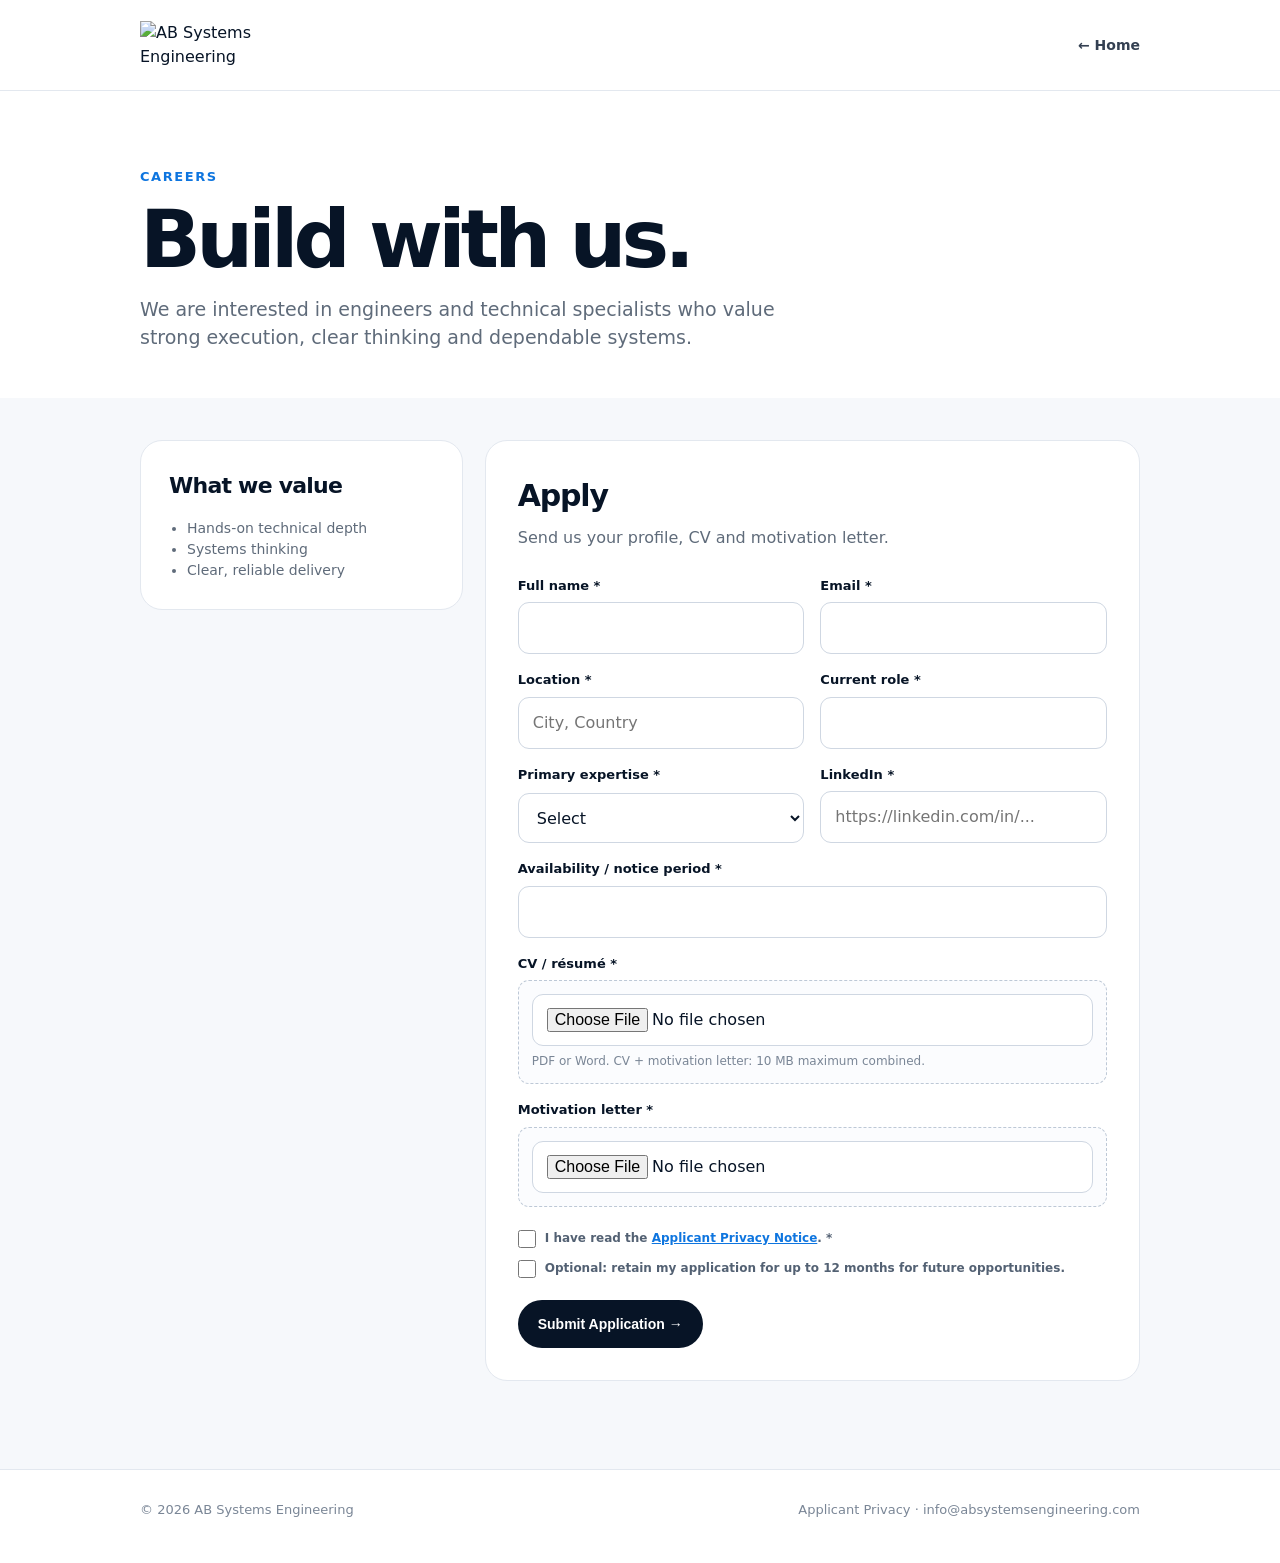
==== public/careers/index.html @ fadf5b6c "Simplify homepage, fix logo rendering, and add Careers flow" ====
<!doctype html>
<html lang="en">
<head>
  <meta charset="utf-8"><meta name="viewport" content="width=device-width,initial-scale=1">
  <title>Careers | AB Systems Engineering</title>
  <meta name="description" content="Apply to join the AB Systems Engineering network of engineers and technical specialists.">
  <meta name="theme-color" content="#071426">
  <link rel="icon" type="image/png" sizes="32x32" href="/assets/favicon-32.png"><link rel="icon" type="image/png" sizes="16x16" href="/assets/favicon-16.png"><link rel="apple-touch-icon" href="/assets/apple-touch-icon.png">
  <style>
    :root{--ink:#071426;--muted:#5f6b7a;--line:#e3e8ef;--soft:#f6f8fb;--blue:#0e75df;--white:#fff}*{box-sizing:border-box}body{margin:0;color:var(--ink);background:var(--soft);font-family:Inter,ui-sans-serif,system-ui,-apple-system,BlinkMacSystemFont,"Segoe UI",sans-serif;line-height:1.5;-webkit-font-smoothing:antialiased}a{color:inherit;text-decoration:none}.container{width:min(1000px,calc(100% - 44px));margin:0 auto}header{background:#fff;border-bottom:1px solid var(--line)}nav{min-height:90px;display:flex;align-items:center;justify-content:space-between;gap:20px}.brand img{display:block;width:210px;height:auto}.back{font-size:14px;font-weight:700;color:#344052}.back:hover{color:var(--blue)}.hero{padding:76px 0 46px;background:#fff}.eyebrow{font-size:13px;font-weight:800;letter-spacing:.12em;text-transform:uppercase;color:var(--blue)}h1{margin:14px 0 16px;font-size:clamp(52px,7vw,80px);line-height:.98;letter-spacing:-.06em}.lead{max-width:650px;margin:0;color:var(--muted);font-size:19px}main{padding:42px 0 88px}.layout{display:grid;grid-template-columns:.66fr 1.34fr;gap:22px;align-items:start}.aside,.form-card{background:#fff;border:1px solid var(--line);border-radius:22px}.aside{padding:28px}.aside h2{margin:0 0 14px;font-size:22px;letter-spacing:-.035em}.aside p,.aside li{color:var(--muted);font-size:14px}.aside ul{padding-left:18px;margin:16px 0 0}.form-card{padding:32px}.form-card h2{margin:0 0 8px;font-size:30px;letter-spacing:-.04em}.form-card>p{margin:0 0 26px;color:var(--muted)}.grid{display:grid;grid-template-columns:1fr 1fr;gap:16px}.field{display:grid;gap:7px}.field.full{grid-column:1/-1}label{font-size:13px;font-weight:750}input,select{width:100%;padding:13px 14px;border:1px solid #cfd7e2;border-radius:11px;background:#fff;font:inherit;color:var(--ink);outline:none}input:focus,select:focus{border-color:#7faee6;box-shadow:0 0 0 4px rgba(14,117,223,.08)}.filebox{padding:13px;border:1px dashed #bdc8d6;border-radius:11px;background:#fbfcfe}.help{margin-top:6px;color:#7a8696;font-size:12px}.checks{display:grid;gap:11px;margin:22px 0}.check{display:grid;grid-template-columns:18px 1fr;gap:9px;color:#536173;font-size:12px}.check input{width:18px;height:18px;margin:1px 0 0}.check a{color:var(--blue);text-decoration:underline}.button{appearance:none;border:0;min-height:48px;padding:0 20px;border-radius:999px;color:#fff;background:var(--ink);font-weight:750;font-size:14px;cursor:pointer}.button:hover{background:#13243d}.error,.success{display:none;margin:0 0 18px;padding:13px 14px;border-radius:11px;font-size:13px}.error{background:#fff1f1;color:#971b1b}.success{background:#effaf2;color:#176330}.honey{display:none!important}footer{padding:30px 0 44px;background:#fff;border-top:1px solid var(--line);color:#7a8696;font-size:13px}.footer-inner{display:flex;justify-content:space-between;gap:20px;flex-wrap:wrap}@media(max-width:760px){.layout,.grid{grid-template-columns:1fr}.field.full{grid-column:auto}.hero{padding-top:56px}.brand img{width:176px}}@media(max-width:540px){.container{width:min(100% - 26px,1000px)}nav{min-height:76px}.form-card,.aside{padding:23px}.button{width:100%}}
  </style>
</head>
<body>
<header><nav class="container"><a class="brand" href="/"><img src="/assets/ab-logo-web.png" alt="AB Systems Engineering"></a><a class="back" href="/">← Home</a></nav></header>
<section class="hero"><div class="container"><div class="eyebrow">Careers</div><h1>Build with us.</h1><p class="lead">We are interested in engineers and technical specialists who value strong execution, clear thinking and dependable systems.</p></div></section>
<main><div class="container layout"><aside class="aside"><h2>What we value</h2><ul><li>Hands-on technical depth</li><li>Systems thinking</li><li>Clear, reliable delivery</li></ul></aside><section class="form-card"><div id="success" class="success">Application received. Thank you.</div><div id="file-error" class="error" role="alert"></div><h2>Apply</h2><p>Send us your profile, CV and motivation letter.</p><form id="career-form" action="https://formsubmit.co/info@absystemsengineering.com" method="POST" enctype="multipart/form-data"><input type="hidden" name="_subject" value="New AB Systems Engineering career application"><input type="hidden" name="_template" value="table"><input type="hidden" name="_next" value="https://absystemsengineering.com/careers/?submitted=1"><input type="hidden" name="_autoresponse" value="Thank you for your interest in AB Systems Engineering. We have received your application and will contact you if your profile matches a current or upcoming opportunity."><input type="hidden" name="_url" value="https://absystemsengineering.com/careers/"><input class="honey" type="text" name="_honey" tabindex="-1" autocomplete="off"><div class="grid"><div class="field"><label for="name">Full name *</label><input id="name" name="Full name" autocomplete="name" required></div><div class="field"><label for="email">Email *</label><input id="email" name="email" type="email" autocomplete="email" required></div><div class="field"><label for="location">Location *</label><input id="location" name="Current location" placeholder="City, Country" required></div><div class="field"><label for="role">Current role *</label><input id="role" name="Current role" required></div><div class="field"><label for="expertise">Primary expertise *</label><select id="expertise" name="Primary expertise" required><option value="">Select</option><option>Embedded systems & firmware</option><option>Hardware / electronics</option><option>Verification & validation</option><option>Test automation</option><option>Semiconductor / photonics</option><option>Systems engineering & integration</option><option>AI / data / connected systems</option><option>Other</option></select></div><div class="field"><label for="linkedin">LinkedIn *</label><input id="linkedin" name="LinkedIn" type="url" placeholder="https://linkedin.com/in/..." required></div><div class="field full"><label for="availability">Availability / notice period *</label><input id="availability" name="Availability or notice period" required></div><div class="field full"><label for="cv">CV / résumé *</label><div class="filebox"><input id="cv" name="CV attachment" type="file" accept=".pdf,.doc,.docx,application/pdf,application/msword,application/vnd.openxmlformats-officedocument.wordprocessingml.document" required><div class="help">PDF or Word. CV + motivation letter: 10 MB maximum combined.</div></div></div><div class="field full"><label for="letter">Motivation letter *</label><div class="filebox"><input id="letter" name="Motivation letter attachment" type="file" accept=".pdf,.doc,.docx,application/pdf,application/msword,application/vnd.openxmlformats-officedocument.wordprocessingml.document" required></div></div></div><div class="checks"><label class="check"><input type="checkbox" name="Privacy acknowledgement" value="Yes" required><span>I have read the <a href="/privacy/" target="_blank">Applicant Privacy Notice</a>. *</span></label><label class="check"><input type="checkbox" name="Talent pool consent" value="Yes"><span>Optional: retain my application for up to 12 months for future opportunities.</span></label></div><button class="button" type="submit">Submit Application →</button></form></section></div></main>
<footer><div class="container footer-inner"><span>© <span id="year"></span> AB Systems Engineering</span><span><a href="/privacy/">Applicant Privacy</a> · <a href="mailto:info@absystemsengineering.com">info@absystemsengineering.com</a></span></div></footer>
<script>document.getElementById('year').textContent=new Date().getFullYear();const params=new URLSearchParams(location.search);if(params.get('submitted')==='1')document.getElementById('success').style.display='block';const form=document.getElementById('career-form'),error=document.getElementById('file-error');form.addEventListener('submit',e=>{const files=[document.getElementById('cv').files[0],document.getElementById('letter').files[0]].filter(Boolean),total=files.reduce((s,f)=>s+f.size,0),ok=['pdf','doc','docx'],bad=files.find(f=>!ok.includes((f.name.split('.').pop()||'').toLowerCase()));if(bad||total>10*1024*1024){e.preventDefault();error.textContent=bad?'Please upload PDF, DOC or DOCX files only.':'CV and motivation letter must be 10 MB or less in total.';error.style.display='block';error.scrollIntoView({behavior:'smooth',block:'center'});}else error.style.display='none';});</script>
</body></html>
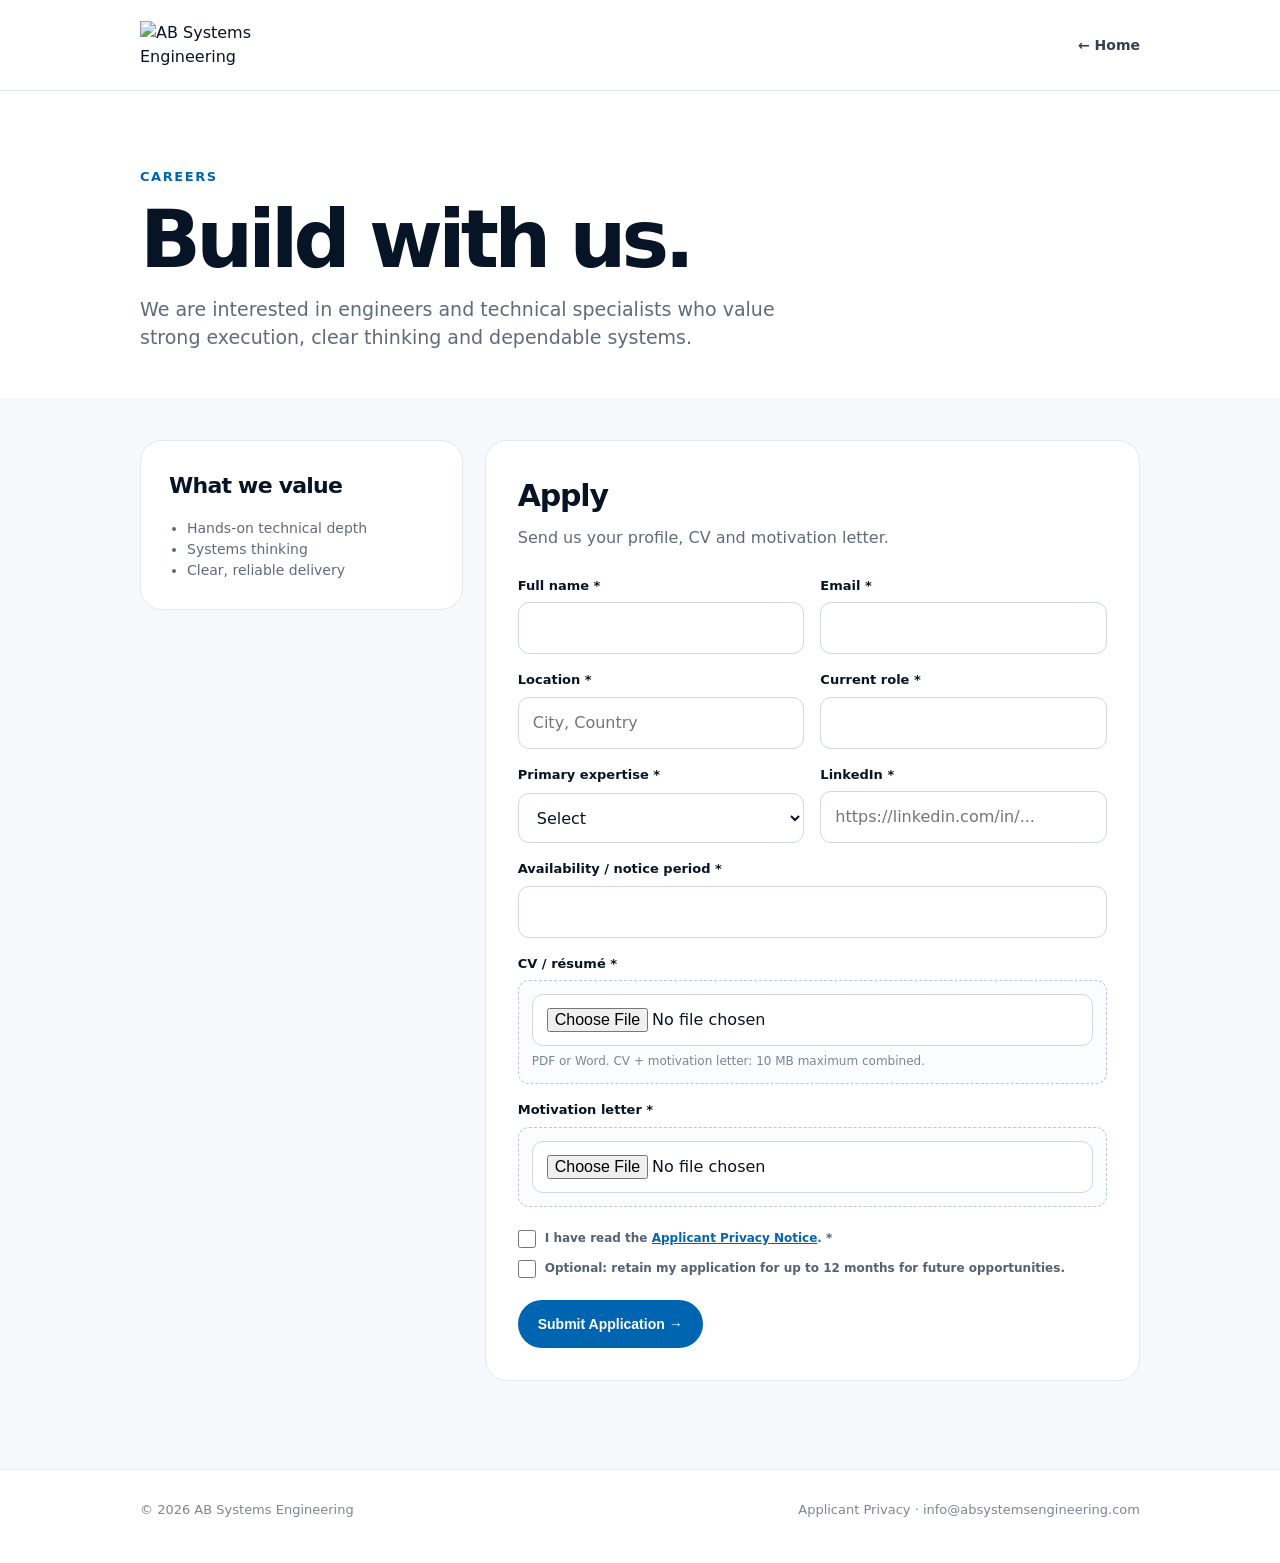
==== commit bf3f0439: "Unify Careers brand colours" ====
--- a/public/careers/index.html
+++ b/public/careers/index.html
@@ -5,13 +5,13 @@
   <title>Careers | AB Systems Engineering</title>
   <meta name="description" content="Apply to join the AB Systems Engineering network of engineers and technical specialists.">
   <meta name="theme-color" content="#071426">
-  <link rel="icon" type="image/png" sizes="32x32" href="/assets/favicon-32.png"><link rel="icon" type="image/png" sizes="16x16" href="/assets/favicon-16.png"><link rel="apple-touch-icon" href="/assets/apple-touch-icon.png">
+  <link rel="icon" type="image/svg+xml" href="/assets/favicon.svg"><link rel="icon" type="image/png" sizes="32x32" href="/assets/favicon-32.png"><link rel="icon" type="image/png" sizes="16x16" href="/assets/favicon-16.png"><link rel="apple-touch-icon" href="/assets/apple-touch-icon.png">
   <style>
-    :root{--ink:#071426;--muted:#5f6b7a;--line:#e3e8ef;--soft:#f6f8fb;--blue:#0e75df;--white:#fff}*{box-sizing:border-box}body{margin:0;color:var(--ink);background:var(--soft);font-family:Inter,ui-sans-serif,system-ui,-apple-system,BlinkMacSystemFont,"Segoe UI",sans-serif;line-height:1.5;-webkit-font-smoothing:antialiased}a{color:inherit;text-decoration:none}.container{width:min(1000px,calc(100% - 44px));margin:0 auto}header{background:#fff;border-bottom:1px solid var(--line)}nav{min-height:90px;display:flex;align-items:center;justify-content:space-between;gap:20px}.brand img{display:block;width:210px;height:auto}.back{font-size:14px;font-weight:700;color:#344052}.back:hover{color:var(--blue)}.hero{padding:76px 0 46px;background:#fff}.eyebrow{font-size:13px;font-weight:800;letter-spacing:.12em;text-transform:uppercase;color:var(--blue)}h1{margin:14px 0 16px;font-size:clamp(52px,7vw,80px);line-height:.98;letter-spacing:-.06em}.lead{max-width:650px;margin:0;color:var(--muted);font-size:19px}main{padding:42px 0 88px}.layout{display:grid;grid-template-columns:.66fr 1.34fr;gap:22px;align-items:start}.aside,.form-card{background:#fff;border:1px solid var(--line);border-radius:22px}.aside{padding:28px}.aside h2{margin:0 0 14px;font-size:22px;letter-spacing:-.035em}.aside p,.aside li{color:var(--muted);font-size:14px}.aside ul{padding-left:18px;margin:16px 0 0}.form-card{padding:32px}.form-card h2{margin:0 0 8px;font-size:30px;letter-spacing:-.04em}.form-card>p{margin:0 0 26px;color:var(--muted)}.grid{display:grid;grid-template-columns:1fr 1fr;gap:16px}.field{display:grid;gap:7px}.field.full{grid-column:1/-1}label{font-size:13px;font-weight:750}input,select{width:100%;padding:13px 14px;border:1px solid #cfd7e2;border-radius:11px;background:#fff;font:inherit;color:var(--ink);outline:none}input:focus,select:focus{border-color:#7faee6;box-shadow:0 0 0 4px rgba(14,117,223,.08)}.filebox{padding:13px;border:1px dashed #bdc8d6;border-radius:11px;background:#fbfcfe}.help{margin-top:6px;color:#7a8696;font-size:12px}.checks{display:grid;gap:11px;margin:22px 0}.check{display:grid;grid-template-columns:18px 1fr;gap:9px;color:#536173;font-size:12px}.check input{width:18px;height:18px;margin:1px 0 0}.check a{color:var(--blue);text-decoration:underline}.button{appearance:none;border:0;min-height:48px;padding:0 20px;border-radius:999px;color:#fff;background:var(--ink);font-weight:750;font-size:14px;cursor:pointer}.button:hover{background:#13243d}.error,.success{display:none;margin:0 0 18px;padding:13px 14px;border-radius:11px;font-size:13px}.error{background:#fff1f1;color:#971b1b}.success{background:#effaf2;color:#176330}.honey{display:none!important}footer{padding:30px 0 44px;background:#fff;border-top:1px solid var(--line);color:#7a8696;font-size:13px}.footer-inner{display:flex;justify-content:space-between;gap:20px;flex-wrap:wrap}@media(max-width:760px){.layout,.grid{grid-template-columns:1fr}.field.full{grid-column:auto}.hero{padding-top:56px}.brand img{width:176px}}@media(max-width:540px){.container{width:min(100% - 26px,1000px)}nav{min-height:76px}.form-card,.aside{padding:23px}.button{width:100%}}
+    :root{--ink:#071426;--muted:#5f6b7a;--line:#e3e8ef;--soft:#f6f8fb;--blue:#0065b0;--white:#fff}*{box-sizing:border-box}body{margin:0;color:var(--ink);background:var(--soft);font-family:Inter,ui-sans-serif,system-ui,-apple-system,BlinkMacSystemFont,"Segoe UI",sans-serif;line-height:1.5;-webkit-font-smoothing:antialiased}a{color:inherit;text-decoration:none}.container{width:min(1000px,calc(100% - 44px));margin:0 auto}header{background:#fff;border-bottom:1px solid var(--line)}nav{min-height:90px;display:flex;align-items:center;justify-content:space-between;gap:20px}.brand img{display:block;width:185px;height:auto}.back{font-size:14px;font-weight:700;color:#344052}.back:hover{color:var(--blue)}.hero{padding:76px 0 46px;background:#fff}.eyebrow{font-size:13px;font-weight:800;letter-spacing:.12em;text-transform:uppercase;color:var(--blue)}h1{margin:14px 0 16px;font-size:clamp(52px,7vw,80px);line-height:.98;letter-spacing:-.06em}.lead{max-width:650px;margin:0;color:var(--muted);font-size:19px}main{padding:42px 0 88px}.layout{display:grid;grid-template-columns:.66fr 1.34fr;gap:22px;align-items:start}.aside,.form-card{background:#fff;border:1px solid var(--line);border-radius:22px}.aside{padding:28px}.aside h2{margin:0 0 14px;font-size:22px;letter-spacing:-.035em}.aside p,.aside li{color:var(--muted);font-size:14px}.aside ul{padding-left:18px;margin:16px 0 0}.form-card{padding:32px}.form-card h2{margin:0 0 8px;font-size:30px;letter-spacing:-.04em}.form-card>p{margin:0 0 26px;color:var(--muted)}.grid{display:grid;grid-template-columns:1fr 1fr;gap:16px}.field{display:grid;gap:7px}.field.full{grid-column:1/-1}label{font-size:13px;font-weight:750}input,select{width:100%;padding:13px 14px;border:1px solid #cfd7e2;border-radius:11px;background:#fff;font:inherit;color:var(--ink);outline:none}input:focus,select:focus{border-color:var(--blue);box-shadow:0 0 0 4px rgba(0,101,176,.10)}.filebox{padding:13px;border:1px dashed #bdc8d6;border-radius:11px;background:#fbfcfe}.help{margin-top:6px;color:#7a8696;font-size:12px}.checks{display:grid;gap:11px;margin:22px 0}.check{display:grid;grid-template-columns:18px 1fr;gap:9px;color:#536173;font-size:12px}.check input{width:18px;height:18px;margin:1px 0 0}.check a{color:var(--blue);text-decoration:underline}.button{appearance:none;border:0;min-height:48px;padding:0 20px;border-radius:999px;color:#fff;background:var(--blue);font-weight:750;font-size:14px;cursor:pointer;transition:transform .18s ease}.button:hover{background:var(--blue);transform:translateY(-1px)}.error,.success{display:none;margin:0 0 18px;padding:13px 14px;border-radius:11px;font-size:13px}.error{background:#fff1f1;color:#971b1b}.success{background:#effaf2;color:#176330}.honey{display:none!important}footer{padding:30px 0 44px;background:#fff;border-top:1px solid var(--line);color:#7a8696;font-size:13px}.footer-inner{display:flex;justify-content:space-between;gap:20px;flex-wrap:wrap}@media(max-width:760px){.layout,.grid{grid-template-columns:1fr}.field.full{grid-column:auto}.hero{padding-top:56px}.brand img{width:160px}}@media(max-width:540px){.container{width:min(100% - 26px,1000px)}nav{min-height:76px}.form-card,.aside{padding:23px}.button{width:100%}}
   </style>
 </head>
 <body>
-<header><nav class="container"><a class="brand" href="/"><img src="/assets/ab-logo-web.png" alt="AB Systems Engineering"></a><a class="back" href="/">← Home</a></nav></header>
+<header><nav class="container"><a class="brand" href="/"><img src="/assets/ab-systems-engineering-logo.svg" alt="AB Systems Engineering"></a><a class="back" href="/">← Home</a></nav></header>
 <section class="hero"><div class="container"><div class="eyebrow">Careers</div><h1>Build with us.</h1><p class="lead">We are interested in engineers and technical specialists who value strong execution, clear thinking and dependable systems.</p></div></section>
 <main><div class="container layout"><aside class="aside"><h2>What we value</h2><ul><li>Hands-on technical depth</li><li>Systems thinking</li><li>Clear, reliable delivery</li></ul></aside><section class="form-card"><div id="success" class="success">Application received. Thank you.</div><div id="file-error" class="error" role="alert"></div><h2>Apply</h2><p>Send us your profile, CV and motivation letter.</p><form id="career-form" action="https://formsubmit.co/info@absystemsengineering.com" method="POST" enctype="multipart/form-data"><input type="hidden" name="_subject" value="New AB Systems Engineering career application"><input type="hidden" name="_template" value="table"><input type="hidden" name="_next" value="https://absystemsengineering.com/careers/?submitted=1"><input type="hidden" name="_autoresponse" value="Thank you for your interest in AB Systems Engineering. We have received your application and will contact you if your profile matches a current or upcoming opportunity."><input type="hidden" name="_url" value="https://absystemsengineering.com/careers/"><input class="honey" type="text" name="_honey" tabindex="-1" autocomplete="off"><div class="grid"><div class="field"><label for="name">Full name *</label><input id="name" name="Full name" autocomplete="name" required></div><div class="field"><label for="email">Email *</label><input id="email" name="email" type="email" autocomplete="email" required></div><div class="field"><label for="location">Location *</label><input id="location" name="Current location" placeholder="City, Country" required></div><div class="field"><label for="role">Current role *</label><input id="role" name="Current role" required></div><div class="field"><label for="expertise">Primary expertise *</label><select id="expertise" name="Primary expertise" required><option value="">Select</option><option>Embedded systems & firmware</option><option>Hardware / electronics</option><option>Verification & validation</option><option>Test automation</option><option>Semiconductor / photonics</option><option>Systems engineering & integration</option><option>AI / data / connected systems</option><option>Other</option></select></div><div class="field"><label for="linkedin">LinkedIn *</label><input id="linkedin" name="LinkedIn" type="url" placeholder="https://linkedin.com/in/..." required></div><div class="field full"><label for="availability">Availability / notice period *</label><input id="availability" name="Availability or notice period" required></div><div class="field full"><label for="cv">CV / résumé *</label><div class="filebox"><input id="cv" name="CV attachment" type="file" accept=".pdf,.doc,.docx,application/pdf,application/msword,application/vnd.openxmlformats-officedocument.wordprocessingml.document" required><div class="help">PDF or Word. CV + motivation letter: 10 MB maximum combined.</div></div></div><div class="field full"><label for="letter">Motivation letter *</label><div class="filebox"><input id="letter" name="Motivation letter attachment" type="file" accept=".pdf,.doc,.docx,application/pdf,application/msword,application/vnd.openxmlformats-officedocument.wordprocessingml.document" required></div></div></div><div class="checks"><label class="check"><input type="checkbox" name="Privacy acknowledgement" value="Yes" required><span>I have read the <a href="/privacy/" target="_blank">Applicant Privacy Notice</a>. *</span></label><label class="check"><input type="checkbox" name="Talent pool consent" value="Yes"><span>Optional: retain my application for up to 12 months for future opportunities.</span></label></div><button class="button" type="submit">Submit Application →</button></form></section></div></main>
 <footer><div class="container footer-inner"><span>© <span id="year"></span> AB Systems Engineering</span><span><a href="/privacy/">Applicant Privacy</a> · <a href="mailto:info@absystemsengineering.com">info@absystemsengineering.com</a></span></div></footer>
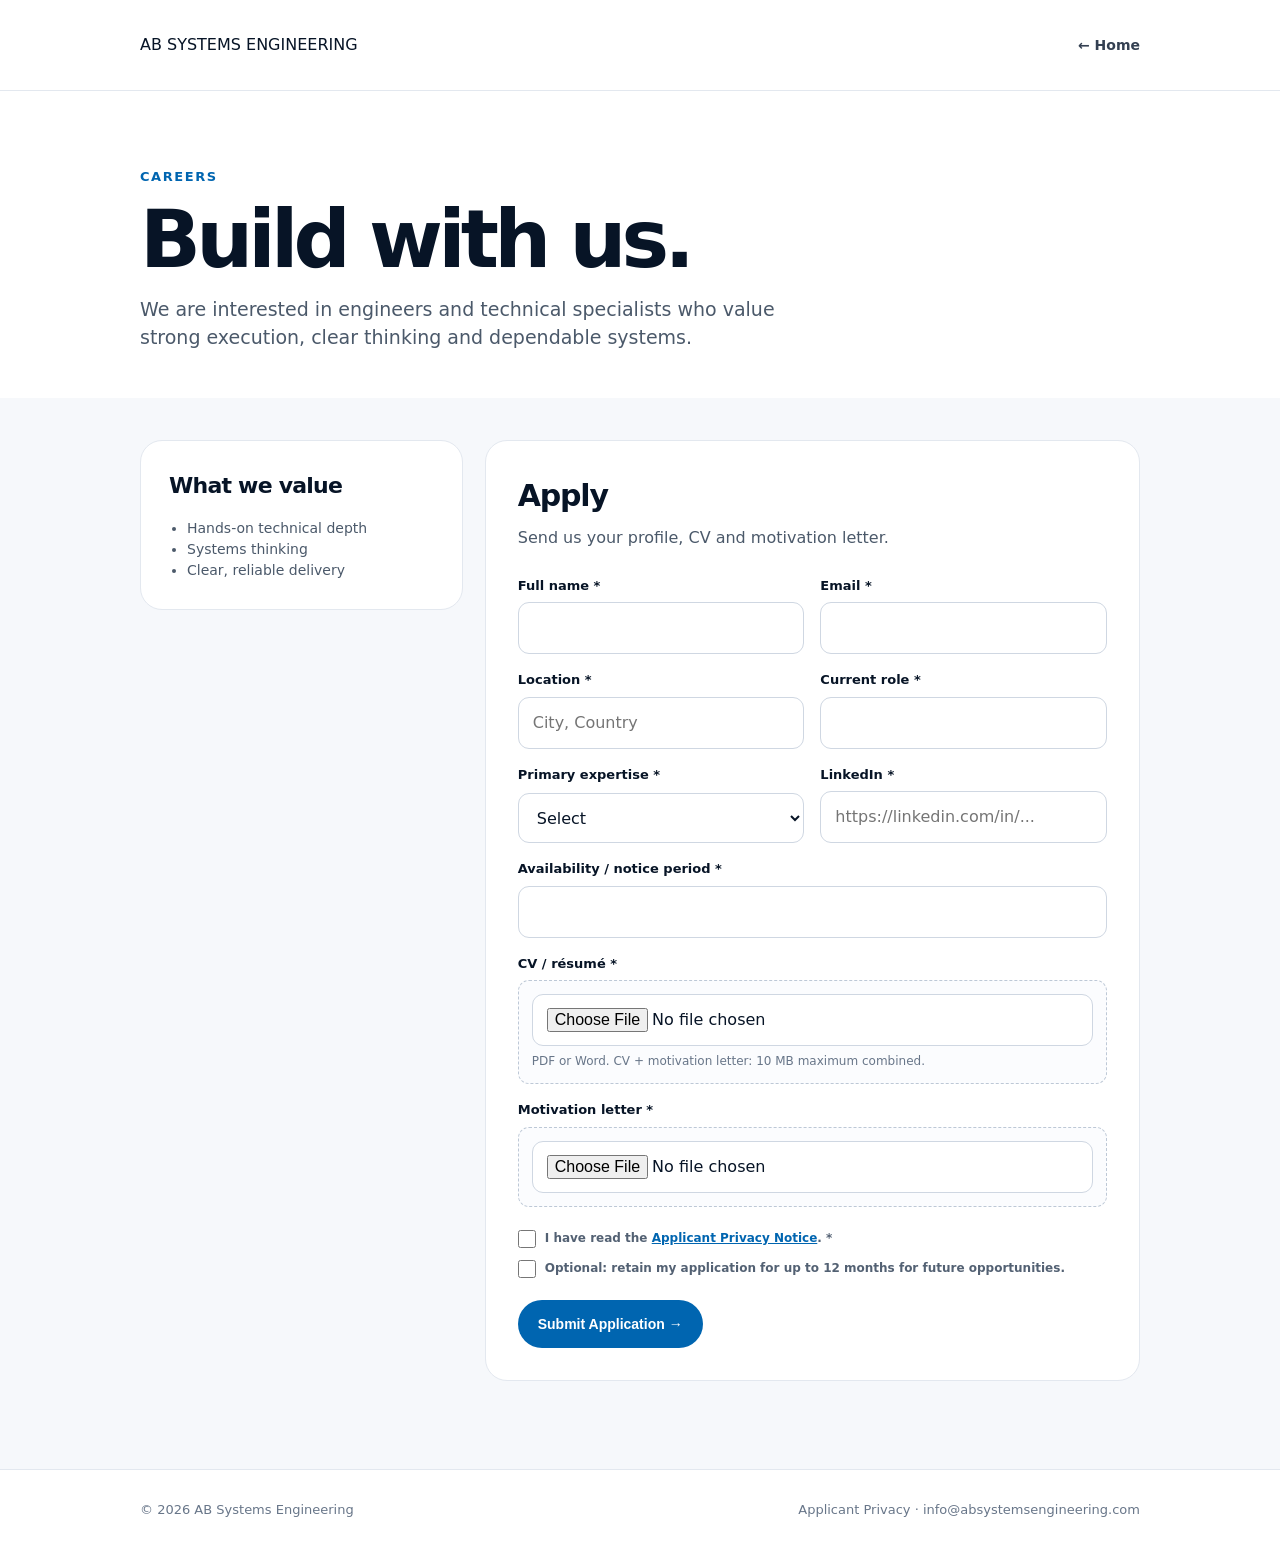
==== commit cc058491: "Align Careers branding and text contrast" ====
--- a/public/careers/index.html
+++ b/public/careers/index.html
@@ -5,13 +5,13 @@
   <title>Careers | AB Systems Engineering</title>
   <meta name="description" content="Apply to join the AB Systems Engineering network of engineers and technical specialists.">
   <meta name="theme-color" content="#071426">
-  <link rel="icon" type="image/svg+xml" href="/assets/favicon.svg"><link rel="icon" type="image/png" sizes="32x32" href="/assets/favicon-32.png"><link rel="icon" type="image/png" sizes="16x16" href="/assets/favicon-16.png"><link rel="apple-touch-icon" href="/assets/apple-touch-icon.png">
+  <link rel="icon" type="image/svg+xml" href="/assets/favicon.svg"><link rel="icon" type="image/png" sizes="32x32" href="/assets/favicon-32.png"><link rel="icon" type="image/png" sizes="16x16" href="/assets/favicon-16.png"><link rel="apple-touch-icon" href="/assets/apple-touch-icon.png"><link rel="stylesheet" href="/assets/brand-ui.css">
   <style>
-    :root{--ink:#071426;--muted:#5f6b7a;--line:#e3e8ef;--soft:#f6f8fb;--blue:#0065b0;--white:#fff}*{box-sizing:border-box}body{margin:0;color:var(--ink);background:var(--soft);font-family:Inter,ui-sans-serif,system-ui,-apple-system,BlinkMacSystemFont,"Segoe UI",sans-serif;line-height:1.5;-webkit-font-smoothing:antialiased}a{color:inherit;text-decoration:none}.container{width:min(1000px,calc(100% - 44px));margin:0 auto}header{background:#fff;border-bottom:1px solid var(--line)}nav{min-height:90px;display:flex;align-items:center;justify-content:space-between;gap:20px}.brand img{display:block;width:185px;height:auto}.back{font-size:14px;font-weight:700;color:#344052}.back:hover{color:var(--blue)}.hero{padding:76px 0 46px;background:#fff}.eyebrow{font-size:13px;font-weight:800;letter-spacing:.12em;text-transform:uppercase;color:var(--blue)}h1{margin:14px 0 16px;font-size:clamp(52px,7vw,80px);line-height:.98;letter-spacing:-.06em}.lead{max-width:650px;margin:0;color:var(--muted);font-size:19px}main{padding:42px 0 88px}.layout{display:grid;grid-template-columns:.66fr 1.34fr;gap:22px;align-items:start}.aside,.form-card{background:#fff;border:1px solid var(--line);border-radius:22px}.aside{padding:28px}.aside h2{margin:0 0 14px;font-size:22px;letter-spacing:-.035em}.aside p,.aside li{color:var(--muted);font-size:14px}.aside ul{padding-left:18px;margin:16px 0 0}.form-card{padding:32px}.form-card h2{margin:0 0 8px;font-size:30px;letter-spacing:-.04em}.form-card>p{margin:0 0 26px;color:var(--muted)}.grid{display:grid;grid-template-columns:1fr 1fr;gap:16px}.field{display:grid;gap:7px}.field.full{grid-column:1/-1}label{font-size:13px;font-weight:750}input,select{width:100%;padding:13px 14px;border:1px solid #cfd7e2;border-radius:11px;background:#fff;font:inherit;color:var(--ink);outline:none}input:focus,select:focus{border-color:var(--blue);box-shadow:0 0 0 4px rgba(0,101,176,.10)}.filebox{padding:13px;border:1px dashed #bdc8d6;border-radius:11px;background:#fbfcfe}.help{margin-top:6px;color:#7a8696;font-size:12px}.checks{display:grid;gap:11px;margin:22px 0}.check{display:grid;grid-template-columns:18px 1fr;gap:9px;color:#536173;font-size:12px}.check input{width:18px;height:18px;margin:1px 0 0}.check a{color:var(--blue);text-decoration:underline}.button{appearance:none;border:0;min-height:48px;padding:0 20px;border-radius:999px;color:#fff;background:var(--blue);font-weight:750;font-size:14px;cursor:pointer;transition:transform .18s ease}.button:hover{background:var(--blue);transform:translateY(-1px)}.error,.success{display:none;margin:0 0 18px;padding:13px 14px;border-radius:11px;font-size:13px}.error{background:#fff1f1;color:#971b1b}.success{background:#effaf2;color:#176330}.honey{display:none!important}footer{padding:30px 0 44px;background:#fff;border-top:1px solid var(--line);color:#7a8696;font-size:13px}.footer-inner{display:flex;justify-content:space-between;gap:20px;flex-wrap:wrap}@media(max-width:760px){.layout,.grid{grid-template-columns:1fr}.field.full{grid-column:auto}.hero{padding-top:56px}.brand img{width:160px}}@media(max-width:540px){.container{width:min(100% - 26px,1000px)}nav{min-height:76px}.form-card,.aside{padding:23px}.button{width:100%}}
+    :root{--ink:#071426;--muted:#4b596a;--line:#e3e8ef;--soft:#f6f8fb;--blue:#0065b0;--white:#fff}*{box-sizing:border-box}body{margin:0;color:var(--ink);background:var(--soft);font-family:Inter,ui-sans-serif,system-ui,-apple-system,BlinkMacSystemFont,"Segoe UI",sans-serif;line-height:1.5;-webkit-font-smoothing:antialiased}a{color:inherit;text-decoration:none}.container{width:min(1000px,calc(100% - 44px));margin:0 auto}header{background:#fff;border-bottom:1px solid var(--line)}nav{min-height:90px;display:flex;align-items:center;justify-content:space-between;gap:20px}.back{font-size:14px;font-weight:700;color:#344052}.back:hover{color:var(--blue)}.hero{padding:76px 0 46px;background:#fff}.eyebrow{font-size:13px;font-weight:800;letter-spacing:.12em;text-transform:uppercase;color:var(--blue)}h1{margin:14px 0 16px;font-size:clamp(52px,7vw,80px);line-height:.98;letter-spacing:-.06em}.lead{max-width:650px;margin:0;color:var(--muted);font-size:19px}main{padding:42px 0 88px}.layout{display:grid;grid-template-columns:.66fr 1.34fr;gap:22px;align-items:start}.aside,.form-card{background:#fff;border:1px solid var(--line);border-radius:22px}.aside{padding:28px}.aside h2{margin:0 0 14px;font-size:22px;letter-spacing:-.035em}.aside p,.aside li{color:var(--muted);font-size:14px}.aside ul{padding-left:18px;margin:16px 0 0}.form-card{padding:32px}.form-card h2{margin:0 0 8px;font-size:30px;letter-spacing:-.04em}.form-card>p{margin:0 0 26px;color:var(--muted)}.grid{display:grid;grid-template-columns:1fr 1fr;gap:16px}.field{display:grid;gap:7px}.field.full{grid-column:1/-1}label{font-size:13px;font-weight:750}input,select{width:100%;padding:13px 14px;border:1px solid #cfd7e2;border-radius:11px;background:#fff;font:inherit;color:var(--ink);outline:none}input:focus,select:focus{border-color:var(--blue);box-shadow:0 0 0 4px rgba(0,101,176,.10)}.filebox{padding:13px;border:1px dashed #bdc8d6;border-radius:11px;background:#fbfcfe}.help{margin-top:6px;color:#687689;font-size:12px}.checks{display:grid;gap:11px;margin:22px 0}.check{display:grid;grid-template-columns:18px 1fr;gap:9px;color:#536173;font-size:12px}.check input{width:18px;height:18px;margin:1px 0 0}.check a{color:var(--blue);text-decoration:underline}.button{appearance:none;border:0;min-height:48px;padding:0 20px;border-radius:999px;color:#fff;background:var(--blue);font-weight:750;font-size:14px;cursor:pointer;transition:transform .18s ease}.button:hover{background:var(--blue);transform:translateY(-1px)}.error,.success{display:none;margin:0 0 18px;padding:13px 14px;border-radius:11px;font-size:13px}.error{background:#fff1f1;color:#971b1b}.success{background:#effaf2;color:#176330}.honey{display:none!important}footer{padding:30px 0 44px;background:#fff;border-top:1px solid var(--line);color:#687689;font-size:13px}.footer-inner{display:flex;justify-content:space-between;gap:20px;flex-wrap:wrap}@media(max-width:760px){.layout,.grid{grid-template-columns:1fr}.field.full{grid-column:auto}.hero{padding-top:56px}}@media(max-width:540px){.container{width:min(100% - 26px,1000px)}nav{min-height:76px}.form-card,.aside{padding:23px}.button{width:100%}}
   </style>
 </head>
 <body>
-<header><nav class="container"><a class="brand" href="/"><img src="/assets/ab-systems-engineering-logo.svg" alt="AB Systems Engineering"></a><a class="back" href="/">← Home</a></nav></header>
+<header><nav class="container"><a class="brand" href="/" aria-label="AB Systems Engineering home"><span class="ab-brand-lockup"><span class="ab-brand-symbol"><img src="/assets/ab-systems-engineering-logo.svg" alt="" aria-hidden="true"></span><span class="ab-brand-wordmark">AB SYSTEMS ENGINEERING</span></span></a><a class="back" href="/">← Home</a></nav></header>
 <section class="hero"><div class="container"><div class="eyebrow">Careers</div><h1>Build with us.</h1><p class="lead">We are interested in engineers and technical specialists who value strong execution, clear thinking and dependable systems.</p></div></section>
 <main><div class="container layout"><aside class="aside"><h2>What we value</h2><ul><li>Hands-on technical depth</li><li>Systems thinking</li><li>Clear, reliable delivery</li></ul></aside><section class="form-card"><div id="success" class="success">Application received. Thank you.</div><div id="file-error" class="error" role="alert"></div><h2>Apply</h2><p>Send us your profile, CV and motivation letter.</p><form id="career-form" action="https://formsubmit.co/info@absystemsengineering.com" method="POST" enctype="multipart/form-data"><input type="hidden" name="_subject" value="New AB Systems Engineering career application"><input type="hidden" name="_template" value="table"><input type="hidden" name="_next" value="https://absystemsengineering.com/careers/?submitted=1"><input type="hidden" name="_autoresponse" value="Thank you for your interest in AB Systems Engineering. We have received your application and will contact you if your profile matches a current or upcoming opportunity."><input type="hidden" name="_url" value="https://absystemsengineering.com/careers/"><input class="honey" type="text" name="_honey" tabindex="-1" autocomplete="off"><div class="grid"><div class="field"><label for="name">Full name *</label><input id="name" name="Full name" autocomplete="name" required></div><div class="field"><label for="email">Email *</label><input id="email" name="email" type="email" autocomplete="email" required></div><div class="field"><label for="location">Location *</label><input id="location" name="Current location" placeholder="City, Country" required></div><div class="field"><label for="role">Current role *</label><input id="role" name="Current role" required></div><div class="field"><label for="expertise">Primary expertise *</label><select id="expertise" name="Primary expertise" required><option value="">Select</option><option>Embedded systems & firmware</option><option>Hardware / electronics</option><option>Verification & validation</option><option>Test automation</option><option>Semiconductor / photonics</option><option>Systems engineering & integration</option><option>AI / data / connected systems</option><option>Other</option></select></div><div class="field"><label for="linkedin">LinkedIn *</label><input id="linkedin" name="LinkedIn" type="url" placeholder="https://linkedin.com/in/..." required></div><div class="field full"><label for="availability">Availability / notice period *</label><input id="availability" name="Availability or notice period" required></div><div class="field full"><label for="cv">CV / résumé *</label><div class="filebox"><input id="cv" name="CV attachment" type="file" accept=".pdf,.doc,.docx,application/pdf,application/msword,application/vnd.openxmlformats-officedocument.wordprocessingml.document" required><div class="help">PDF or Word. CV + motivation letter: 10 MB maximum combined.</div></div></div><div class="field full"><label for="letter">Motivation letter *</label><div class="filebox"><input id="letter" name="Motivation letter attachment" type="file" accept=".pdf,.doc,.docx,application/pdf,application/msword,application/vnd.openxmlformats-officedocument.wordprocessingml.document" required></div></div></div><div class="checks"><label class="check"><input type="checkbox" name="Privacy acknowledgement" value="Yes" required><span>I have read the <a href="/privacy/" target="_blank">Applicant Privacy Notice</a>. *</span></label><label class="check"><input type="checkbox" name="Talent pool consent" value="Yes"><span>Optional: retain my application for up to 12 months for future opportunities.</span></label></div><button class="button" type="submit">Submit Application →</button></form></section></div></main>
 <footer><div class="container footer-inner"><span>© <span id="year"></span> AB Systems Engineering</span><span><a href="/privacy/">Applicant Privacy</a> · <a href="mailto:info@absystemsengineering.com">info@absystemsengineering.com</a></span></div></footer>
